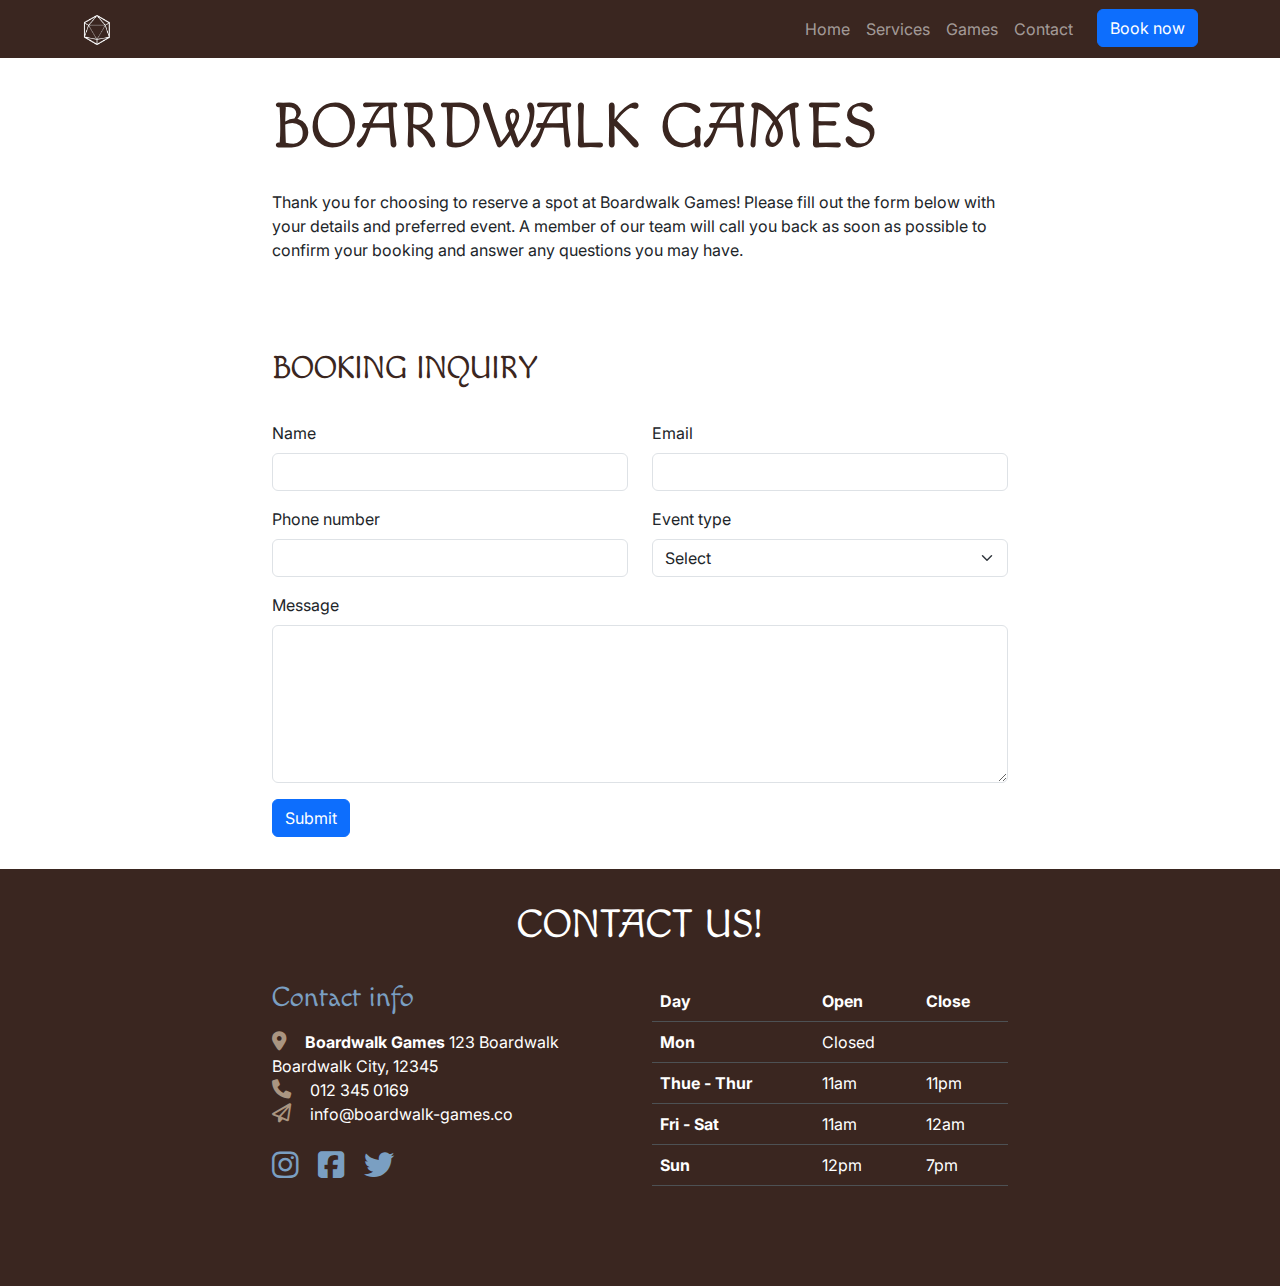
==== booking.html @ 68456142 "add the booking inquiry form" ====
<!DOCTYPE html>
<html lang="en">
<head>
    <meta charset="UTF-8">
    <meta name="viewport" content="width=device-width, initial-scale=1.0">
    <meta name="description" content="Boardwalk Games, your ultimate gaming retreat! Perfect for casual gamers, enthusiasts, and student gatherings. Visit us for your next adventure in board gaming.">
    <title>Boardwalk Games | Booking inquiry</title>
    <link href="https://cdn.jsdelivr.net/npm/bootstrap@5.3.3/dist/css/bootstrap.min.css" rel="stylesheet" integrity="sha384-QWTKZyjpPEjISv5WaRU9OFeRpok6YctnYmDr5pNlyT2bRjXh0JMhjY6hW+ALEwIH" crossorigin="anonymous">
    <link rel="stylesheet" href="https://cdnjs.cloudflare.com/ajax/libs/font-awesome/6.6.0/css/all.min.css">
    <link rel="stylesheet" href="./assets/styles.css">
    <link rel="apple-touch-icon" sizes="180x180" href="assets/images/apple-touch-icon.png">
    <link rel="icon" type="image/png" sizes="32x32" href="assets/images/favicon-32x32.png">
    <link rel="icon" type="image/png" sizes="16x16" href="assets/images/favicon-16x16.png">
</head>
<body class="d-flex flex-column min-vh-100">
    <nav id="navbar" class="navbar navbar-expand-lg bg-body-tertiary" data-bs-theme="dark">
        <div class="container">
          <a class="navbar-brand" href="#">
            <img src="./assets/images/logo-sm-white.png" class="logo" alt="Logo">
          </a>
          <button class="navbar-toggler" type="button" data-bs-toggle="collapse" data-bs-target="#navbarNav" aria-controls="navbarNav" aria-expanded="false" aria-label="Toggle navigation">
            <span class="navbar-toggler-icon"></span>
          </button>
          <div class="collapse navbar-collapse" id="navbarNav">
            <ul class="navbar-nav ms-auto">
              <li class="nav-item">
                <a class="nav-link" href="./index.html">Home</a>
              </li>
              <li class="nav-item">
                <a class="nav-link" href="#">Services</a>
              </li>
              <li class="nav-item">
                <a class="nav-link" href="./game-library.html">Games</a>
              </li>
              <li class="nav-item">
                <a class="nav-link" href="index.html#contact">Contact</a>
              </li>
              <li class="nav-item">
                <a href="booking.html" class="btn btn-primary ms-lg-3" aria-current="page">Book now</a>
              </li>
            </ul>
          </div>
        </div>
      </nav>
      <header id="header" class="container section">
        <div class="row justify-content-center">
            <div class="col-12 col-md-8 text-center text-xl-start">
                <h1 class="display-3">Boardwalk Games</h1>
                <p class="my-4">
                    Thank you for choosing to reserve a spot at Boardwalk Games! Please
                    fill out the form below with your details and preferred event. A
                    member of our team will call you back as soon as possible to confirm
                    your booking and answer any questions you may have.
                </p>
            </div>
        </div>
    </header>

    <main>
        <!-- Booking inquiry form section -->
        <section id="booking-form" class="container section">
            <div class="row justify-content-center">
                <div class="col-12 col-md-8">
                    <h2>Booking inquiry</h2>
                    <form>
                        <div class="row">
                            <div class="col-12 col-lg-6 mb-3">
                                <label for="name" class="form-label">Name</label>
                                <input type="text" class="form-control" id="name" name="name" required>
                            </div>
                            <div class="col-12 col-lg-6 mb-3">
                                <label for="email" class="form-label">Email</label>
                                <input type="email" class="form-control" id="email" name="email" required>
                            </div>
                            <div class="col-12 col-lg-6 mb-3">
                                <label for="phone" class="form-label">Phone number</label>
                                <input type="number" class="form-control" id="phone" name="phone" required>
                            </div>
                            <div class="col-12 col-lg-6 mb-3">
                                <label for="event-type" class="form-label">Event type</label>
                                <select id="event-type" class="form-select" name="event-type" required>
                                    <option value="" selected>Select</option>
                                    <option value="regular-play">Reserve a table</option>
                                    <option value="dnd">Dungeons & Dragons</option>
                                    <option value="retro-night">Retro Game Night</option>
                                    <option value="tournament">Tournament</option>
                                    <option value="kids-party">Kids party</option>
                                </select>
                            </div>
                            <div class="col-12 mb-3">
                                <label for="message" class="form-label">Message</label>
                                <textarea class="form-control" rows="6" id="message" name="message" required></textarea>
                            </div>
                        </div>
    
                        <button type="submit" class="btn btn-primary">Submit</button>
                    </form>
                </div>
            </div>
        </section>
    </main>

    <footer id="contact" class="mt-auto">
        <div class="container section">
          <div class="row justify-content-center">
              <div class="col-12">
               <h2 class="display-6 text-center">Contact us!</h2>
              </div>
              <div class="col-12 col-md-6 col-xl-4">
               <h3 class="sub-heading-color">Contact info</h3>
               <address></address>
                   <strong><i class="fa-solid fa-location-dot"></i> Boardwalk Games</strong>
                   123 Boardwalk <br>
                   Boardwalk City, 12345
               </address>
               <p>
                   <i class="fa-solid fa-phone"></i> 012 345 0169 <br>
                   <i class="fa-regular fa-paper-plane"></i> info@boardwalk-games.co
               </p>
               <div class="social-links my-4">
                   <a href="https://www.instagram.com/" target="_blank" aria-label="Visit our Instagram page (opens in a new tab)" rel="noopener"><i class="fa-brands fa-instagram"></i></a>
                   <a href="https://www.facebook.com/" target="_blank" aria-label="Visit our Facebook page (opens in a new tab)" rel="noopener"><i class="fa-brands fa-square-facebook"></i></a>
                   <a href="https://x.com/" target="_blank" aria-label="Visit our X feed page (opens in a new tab)" rel="noopener"><i class="fa-brands fa-twitter"></i></a>
               </div>
              </div>
              <div class="col-12 col-md-6 col-xl-4">
                <table class="table table-dark">
                  <thead>
                    <tr>
                      <th scope="col">Day</th>
                      <th scope="col">Open</th>
                      <th scope="col">Close</th>
                    </tr>
                  </thead>
                  <tbody>
                    <tr>
                      <th scope="row">Mon</th>
                      <td>Closed</td>
                      <td>&nbsp;</td>
                    </tr>
                    <tr>
                      <th scope="row">Thue - Thur</th>
                      <td>11am</td>
                      <td>11pm</td>
                    </tr>
                    <tr>
                      <th scope="row">Fri - Sat</th>
                      <td>11am</td>
                      <td>12am</td>
                    </tr>
                    <tr>
                      <th scope="row">Sun</th>
                      <td>12pm</td>
                      <td>7pm</td>
                    </tr>
                  </tbody>
                </table>
              </div>
          </div>
      <div>
       </footer>

    <script src="https://cdn.jsdelivr.net/npm/bootstrap@5.3.3/dist/js/bootstrap.bundle.min.js" integrity="sha384-YvpcrYf0tY3lHB60NNkmXc5s9fDVZLESaAA55NDzOxhy9GkcIdslK1eN7N6jIeHz" crossorigin="anonymous"></script>
</body>
</html>
---- assets/styles.css ----
@import url('https://fonts.googleapis.com/css2?family=Inter:ital,opsz,wght@0,14..32,100..900;1,14..32,100..900&family=Macondo&display=swap');

:root {
    --primary-font: "Inter", sans-serif;
    --secondary-font: "Macondo", cursive;
    --primary-color: #3a2620;
    --secondary-color: #aa9581;
    --highlight-color: #416a8e;
    --highlight-color-light: #7a9fc2;
    --color-white: #fff;
}

body {
    font-family: var(--primary-font);
}

h1,
h2,
h3 {
    font-family: var(--secondary-font);
    color: var(--primary-color);
}

h1, h2 {
    text-transform: uppercase;
}

h2 {
    margin-bottom: 2rem;
}

.sub-heading-color {
    color: var(--highlight-color);
}

.section {
    margin-top: 2rem;
    margin-bottom: 2rem;
}

#navbar {
    background-color: var(--primary-color) !important;   
}

#navbar .logo {
    width: 30px;
}

#header .lead {
    font-family: var(--secondary-font);
}

#services .card {
    margin-bottom: 1.5rem;
}

#services .card-footer {
    font-weight: bold;
    color: var(--highlight-color);
    background-color: transparent;
}

#new-games .card,
#fav-games .card {
    border: none;
}

#new-games .card-footer,
#fav-games .card-footer {
    background-color: transparent;
    border-top: none;
}

#contact {
    background-color: var(--primary-color);
    color: var(--color-white);
    padding-bottom: 3rem;
}

#contact h2 {
    color: var(--color-white);
}

#contact .sub-heading-color {
    color: var(--highlight-color-light);
}

#contact i {
    color: var(--secondary-color);
    font-size: 1.2rem;
    margin-right: 15px;
}

#contact .social-links i {
    color: var(--highlight-color-light);
    font-size: 1.9rem;
    transition: color 0.3s ease-in-out;
}

#contact .social-links i:hover {
    color: var(--secondary-color);
}

#contact .table-dark * {
    background-color: transparent;
} 

@media screen and (min-width: 768px) {
    #services .card-body {
        min-height: 191px;
    }
}
@media screen and (min-width: 992px) {
    #services .card-body {
        min-height: auto;
    }
}
@media screen and (min-width: 1200px) {
    #services .card-body {
        min-height: 220px;
    }
}
@media screen and (min-width: 1400px) {
    #services .card-body {
        min-height: 195px;
    }
}
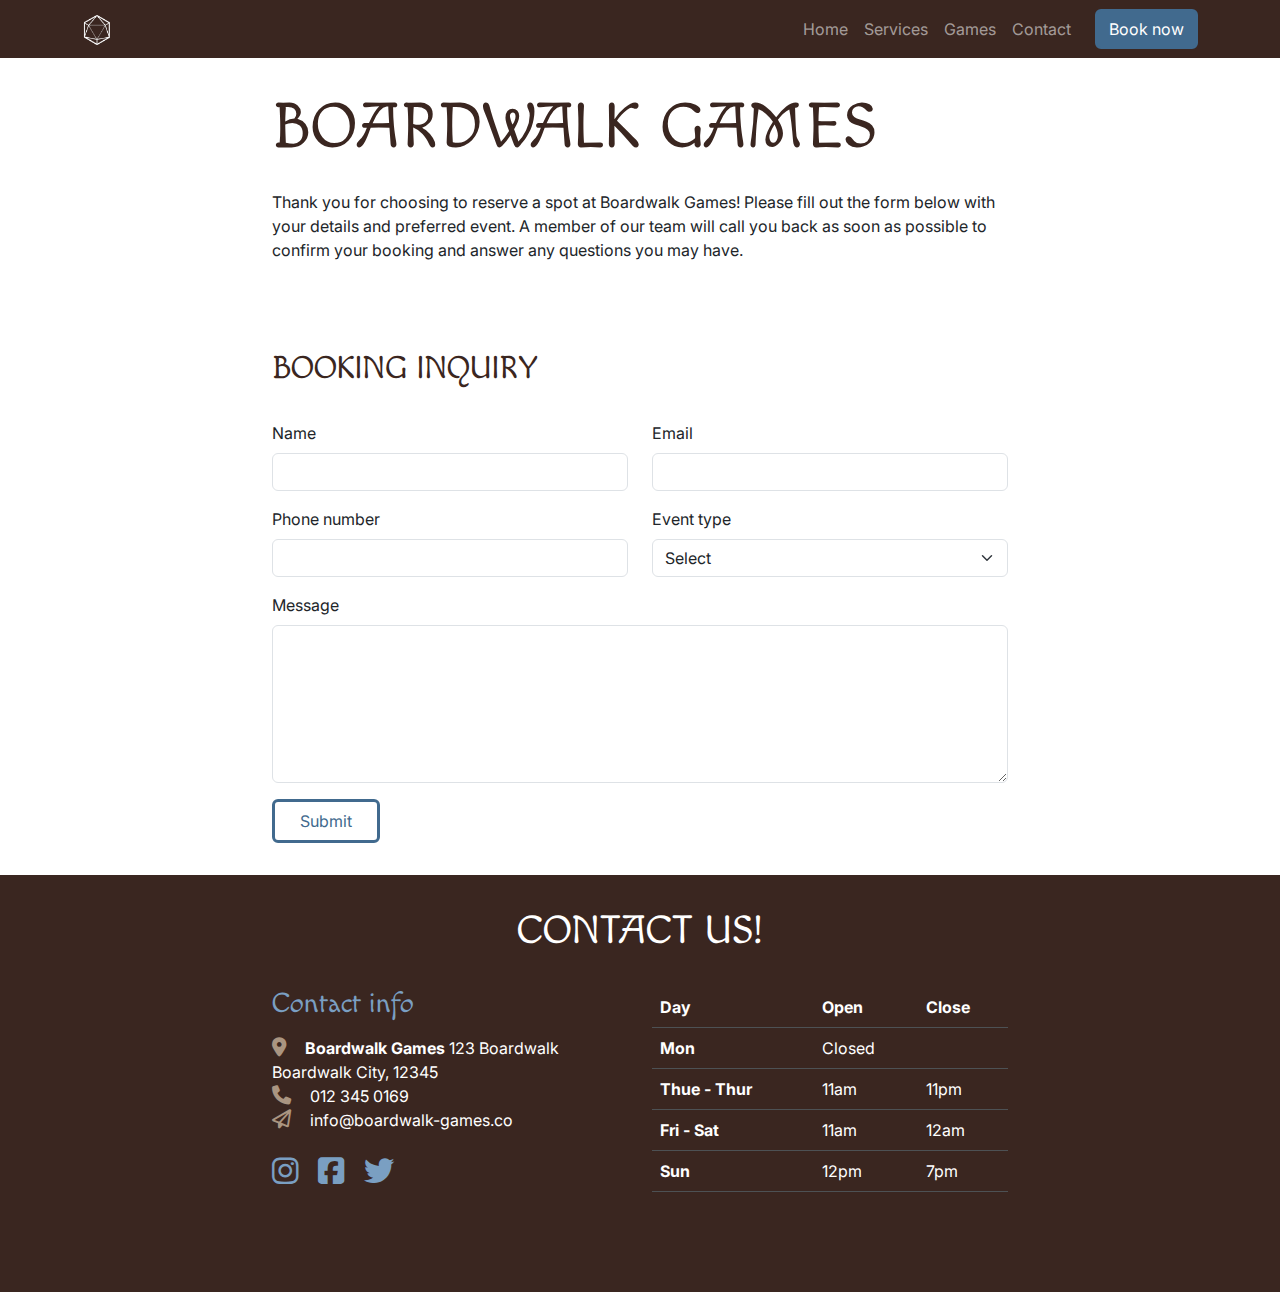
==== commit 49034d58: "style buttons to match color scheme" ====
--- a/booking.html
+++ b/booking.html
@@ -36,7 +36,7 @@
                 <a class="nav-link" href="index.html#contact">Contact</a>
               </li>
               <li class="nav-item">
-                <a href="booking.html" class="btn btn-primary ms-lg-3" aria-current="page">Book now</a>
+                <a href="booking.html" class="btn custom-button-filled ms-lg-3" aria-current="page">Book now</a>
               </li>
             </ul>
           </div>
@@ -62,7 +62,7 @@
             <div class="row justify-content-center">
                 <div class="col-12 col-md-8">
                     <h2>Booking inquiry</h2>
-                    <form>
+                    <form action="/success.html" method="get">
                         <div class="row">
                             <div class="col-12 col-lg-6 mb-3">
                                 <label for="name" class="form-label">Name</label>
@@ -93,7 +93,7 @@
                             </div>
                         </div>
     
-                        <button type="submit" class="btn btn-primary">Submit</button>
+                        <button type="submit" class="btn custom-button-outline">Submit</button>
                     </form>
                 </div>
             </div>
--- a/assets/styles.css
+++ b/assets/styles.css
@@ -36,6 +36,28 @@
 .section {
     margin-top: 2rem;
     margin-bottom: 2rem;
+}
+
+.custom-button-filled {
+    background-color: var(--highlight-color);
+    border: 2px solid var(--highlight-color);
+    color: var(--color-white);
+}
+
+.custom-button-filled:hover {
+    border: 2px solid var(--secondary-color);
+    background-color: var(--secondary-color);
+}
+
+.custom-button-outline {
+    border: 3px solid var(--highlight-color);
+    color: var(--highlight-color);
+    padding: 7px 25px;
+}
+
+.custom-button-outline:hover {
+    background-color: var(--highlight-color);
+    color: var(--color-white);
 }
 
 #navbar {
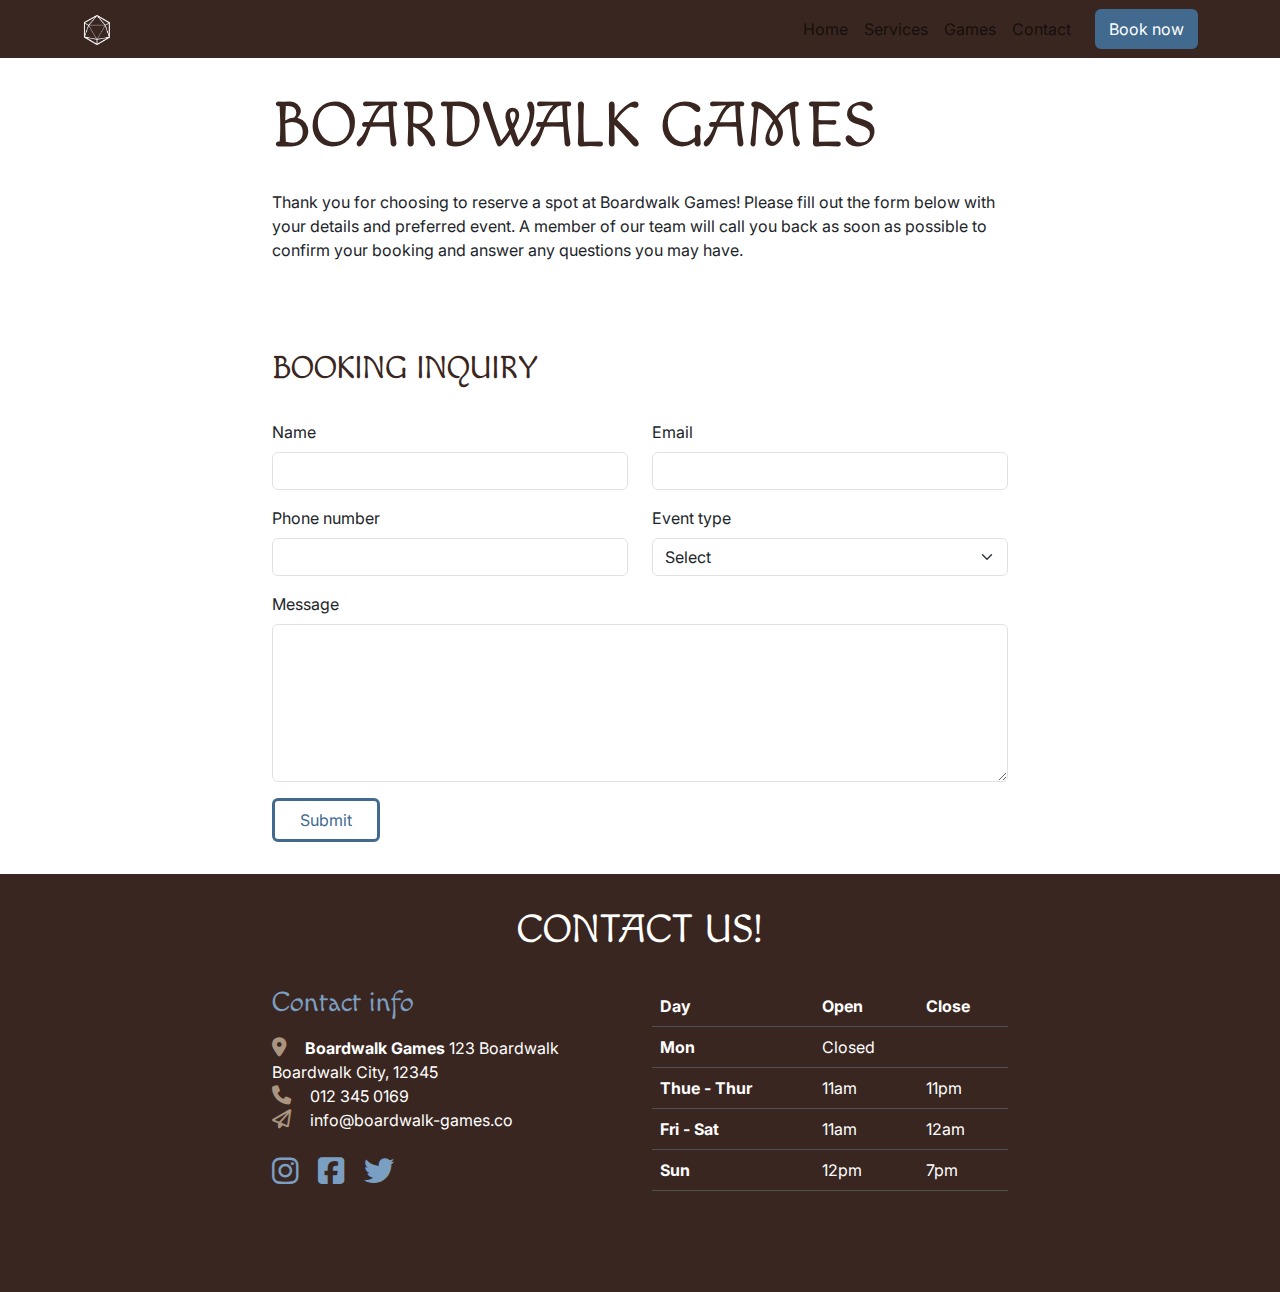
==== commit c2380ee5: "fix navbar to the top of the page" ====
--- a/booking.html
+++ b/booking.html
@@ -13,7 +13,7 @@
     <link rel="icon" type="image/png" sizes="16x16" href="assets/images/favicon-16x16.png">
 </head>
 <body class="d-flex flex-column min-vh-100">
-    <nav id="navbar" class="navbar navbar-expand-lg bg-body-tertiary" data-bs-theme="dark">
+    <nav id="navbar" class="navbar navbar-expand-lg bg-body-tertiary fixed-top data-bs-theme="dark">
         <div class="container">
           <a class="navbar-brand" href="#">
             <img src="./assets/images/logo-sm-white.png" class="logo" alt="Logo">
--- a/assets/styles.css
+++ b/assets/styles.css
@@ -12,6 +12,7 @@
 
 body {
     font-family: var(--primary-font);
+    padding-top: 57.15px;
 }
 
 h1,
@@ -127,6 +128,29 @@
     background-color: transparent;
 } 
 
+#booking .lead {
+    background-color: var(--highlight-color);
+    color: var(--color-white);
+    font-weight: bold;
+    padding: 0.3rem 1rem;
+    font-size: 0.9rem;
+    width: 100%;
+}
+
+#booking .table {
+    font-size: 0.8rem;
+}
+
+@media screen and (min-width: 576px) {
+    #booking .table {
+        font-size: 1rem;
+    }
+
+    #booking .lead {
+        font-size: 1rem;
+        width: auto;
+    }
+}
 @media screen and (min-width: 768px) {
     #services .card-body {
         min-height: 191px;
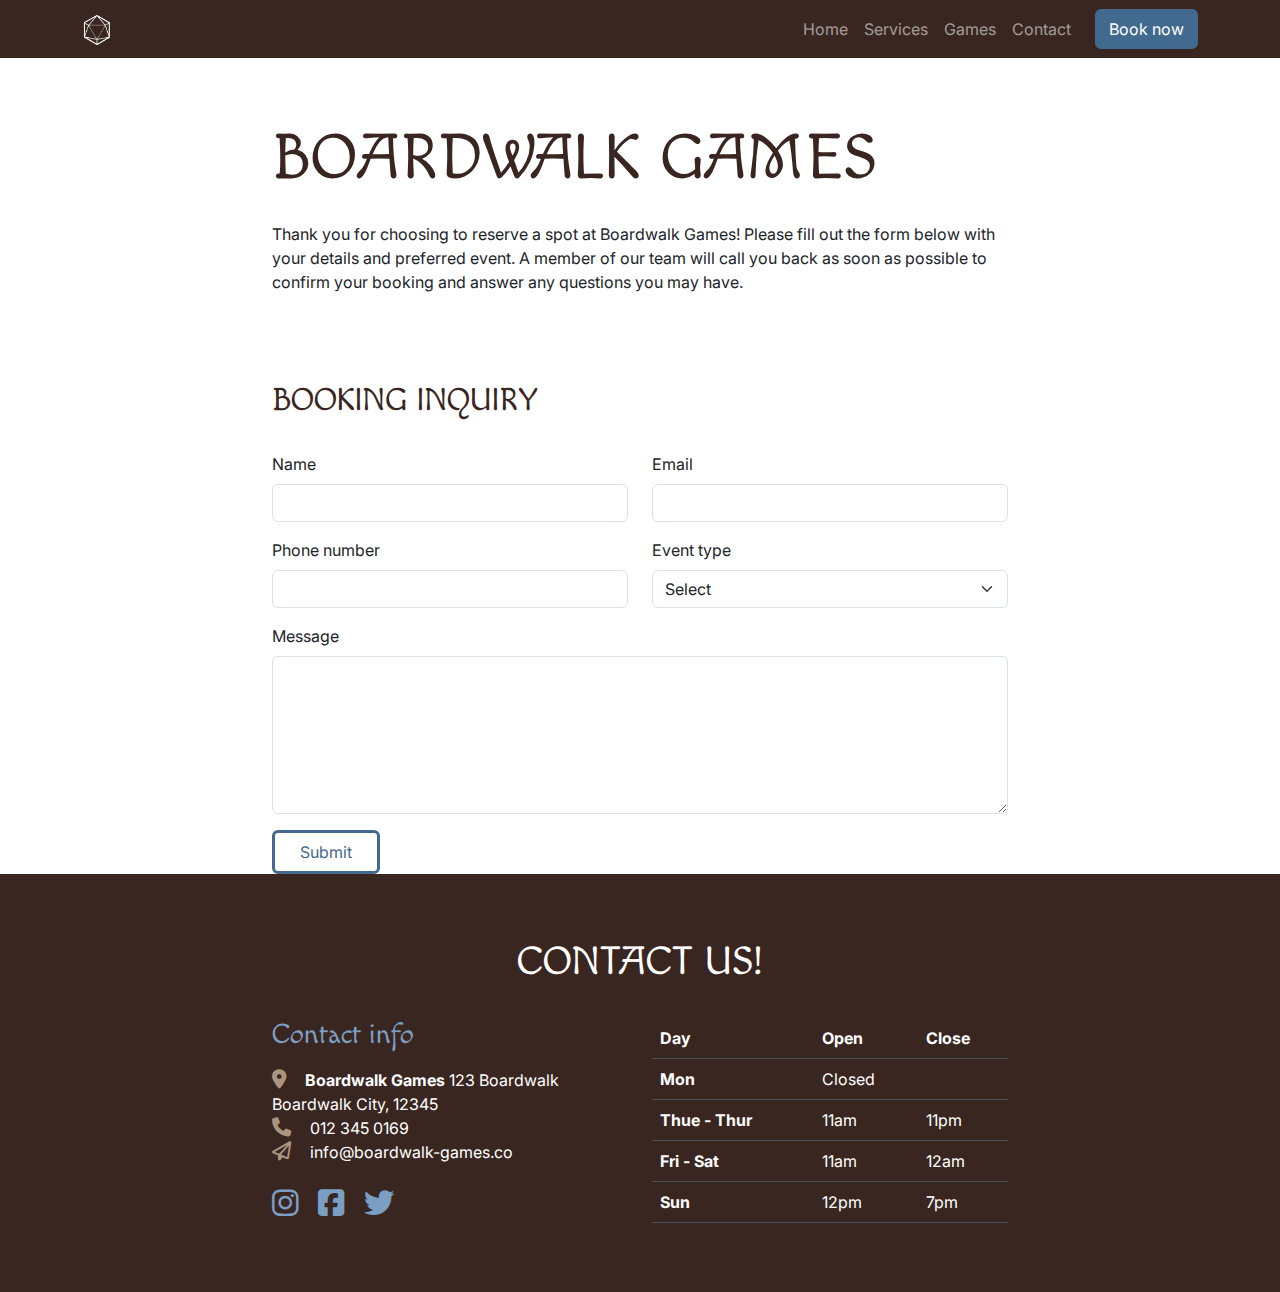
==== commit fbd26170: "adjust CSS to ensure that navbar does not cover section heading when clicking internal links" ====
--- a/booking.html
+++ b/booking.html
@@ -13,7 +13,7 @@
     <link rel="icon" type="image/png" sizes="16x16" href="assets/images/favicon-16x16.png">
 </head>
 <body class="d-flex flex-column min-vh-100">
-    <nav id="navbar" class="navbar navbar-expand-lg bg-body-tertiary fixed-top data-bs-theme="dark">
+    <nav id="navbar" class="navbar navbar-expand-lg bg-body-tertiary fixed-top" data-bs-theme="dark">
         <div class="container">
           <a class="navbar-brand" href="#">
             <img src="./assets/images/logo-sm-white.png" class="logo" alt="Logo">
@@ -27,7 +27,7 @@
                 <a class="nav-link" href="./index.html">Home</a>
               </li>
               <li class="nav-item">
-                <a class="nav-link" href="#">Services</a>
+                <a class="nav-link" href="/index.html#services">Services</a>
               </li>
               <li class="nav-item">
                 <a class="nav-link" href="./game-library.html">Games</a>
--- a/assets/styles.css
+++ b/assets/styles.css
@@ -35,8 +35,7 @@
 }
 
 .section {
-    margin-top: 2rem;
-    margin-bottom: 2rem;
+    padding-top: 4rem;
 }
 
 .custom-button-filled {
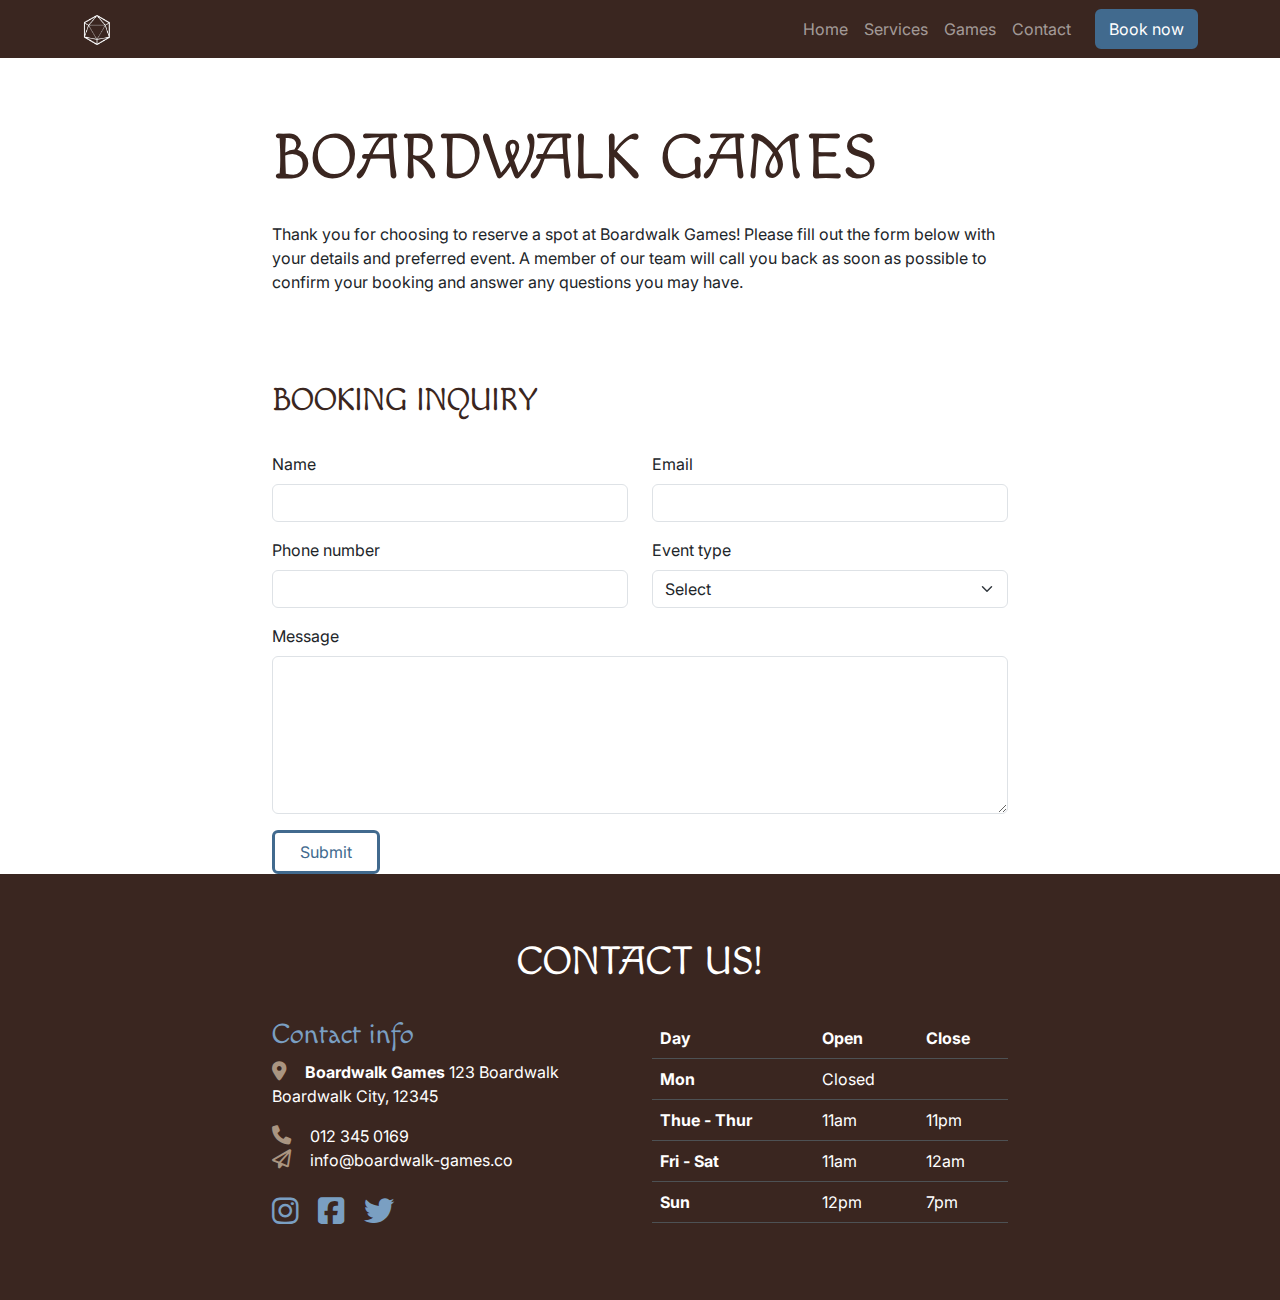
==== commit ea701eb9: "fix minor errors" ====
--- a/booking.html
+++ b/booking.html
@@ -108,7 +108,7 @@
               </div>
               <div class="col-12 col-md-6 col-xl-4">
                <h3 class="sub-heading-color">Contact info</h3>
-               <address></address>
+               <address>
                    <strong><i class="fa-solid fa-location-dot"></i> Boardwalk Games</strong>
                    123 Boardwalk <br>
                    Boardwalk City, 12345
@@ -157,7 +157,7 @@
                 </table>
               </div>
           </div>
-      <div>
+        </div>
        </footer>
 
     <script src="https://cdn.jsdelivr.net/npm/bootstrap@5.3.3/dist/js/bootstrap.bundle.min.js" integrity="sha384-YvpcrYf0tY3lHB60NNkmXc5s9fDVZLESaAA55NDzOxhy9GkcIdslK1eN7N6jIeHz" crossorigin="anonymous"></script>
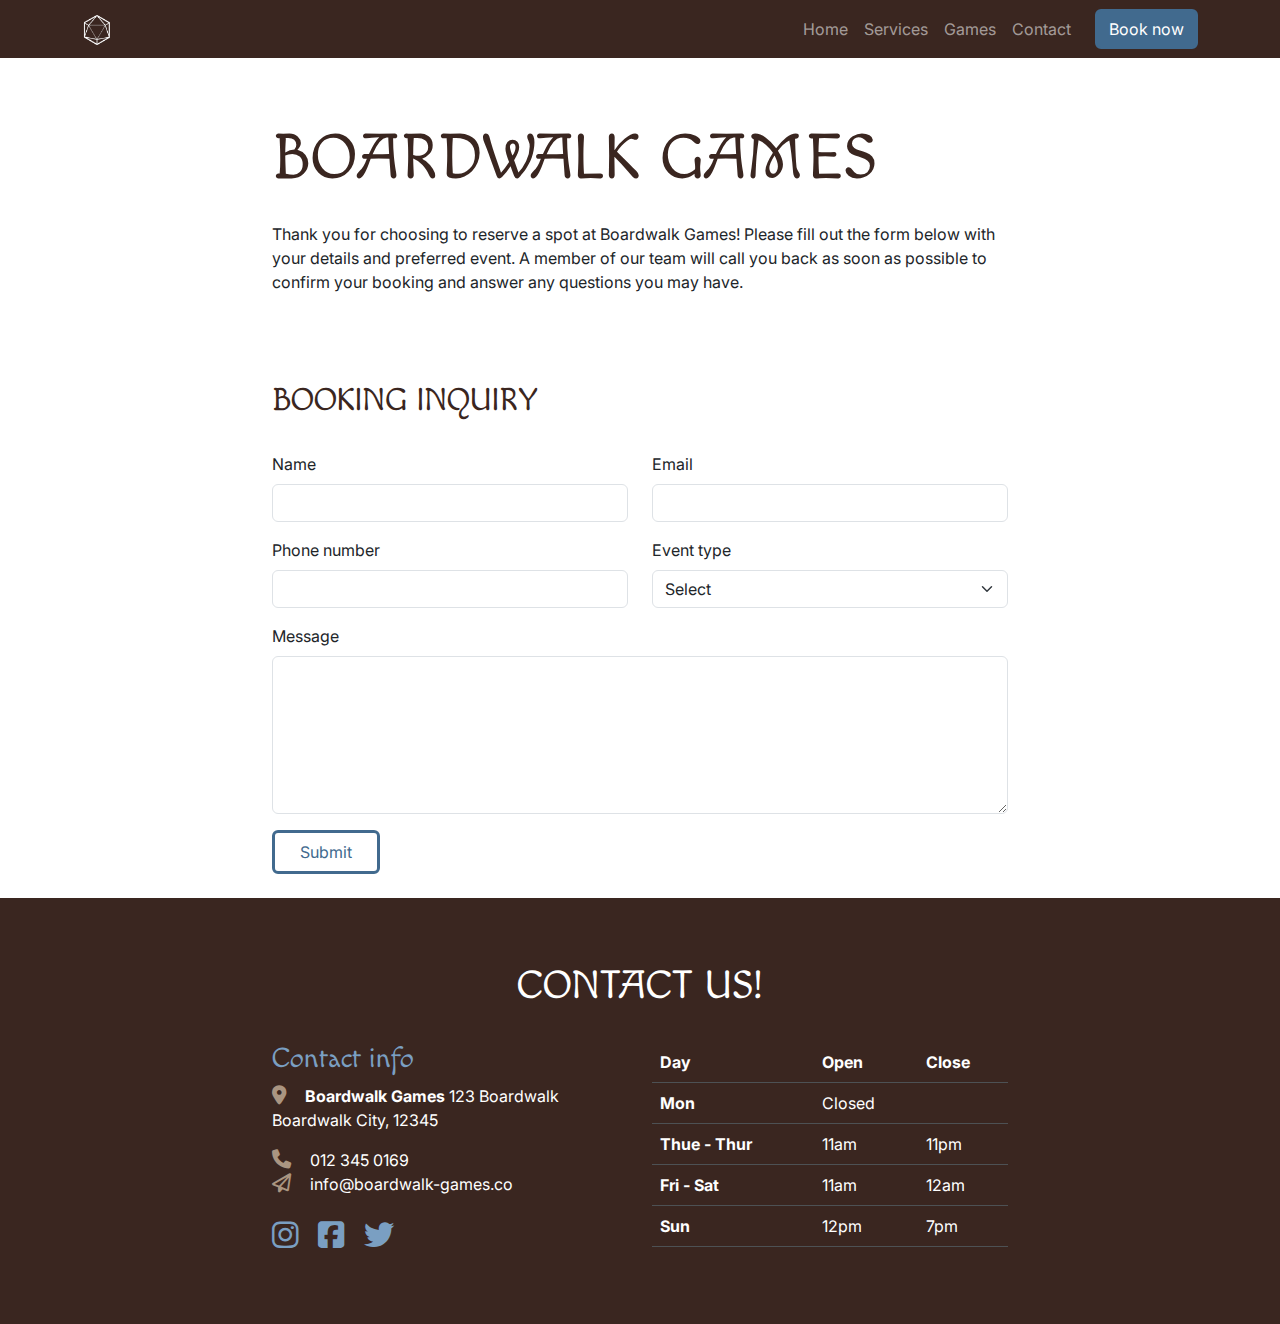
==== commit 5c8e1bfc: "add margin bottom to each submit button" ====
--- a/booking.html
+++ b/booking.html
@@ -93,7 +93,7 @@
                             </div>
                         </div>
     
-                        <button type="submit" class="btn custom-button-outline">Submit</button>
+                        <button type="submit" class="btn custom-button-outline mb-4">Submit</button>
                     </form>
                 </div>
             </div>
--- a/assets/styles.css
+++ b/assets/styles.css
@@ -116,6 +116,8 @@
 #contact .social-links i {
     color: var(--highlight-color-light);
     font-size: 1.9rem;
+    -webkit-transition: color 0.3s ease-in-out;
+    -o-transition: color 0.3s ease-in-out;
     transition: color 0.3s ease-in-out;
 }
 
